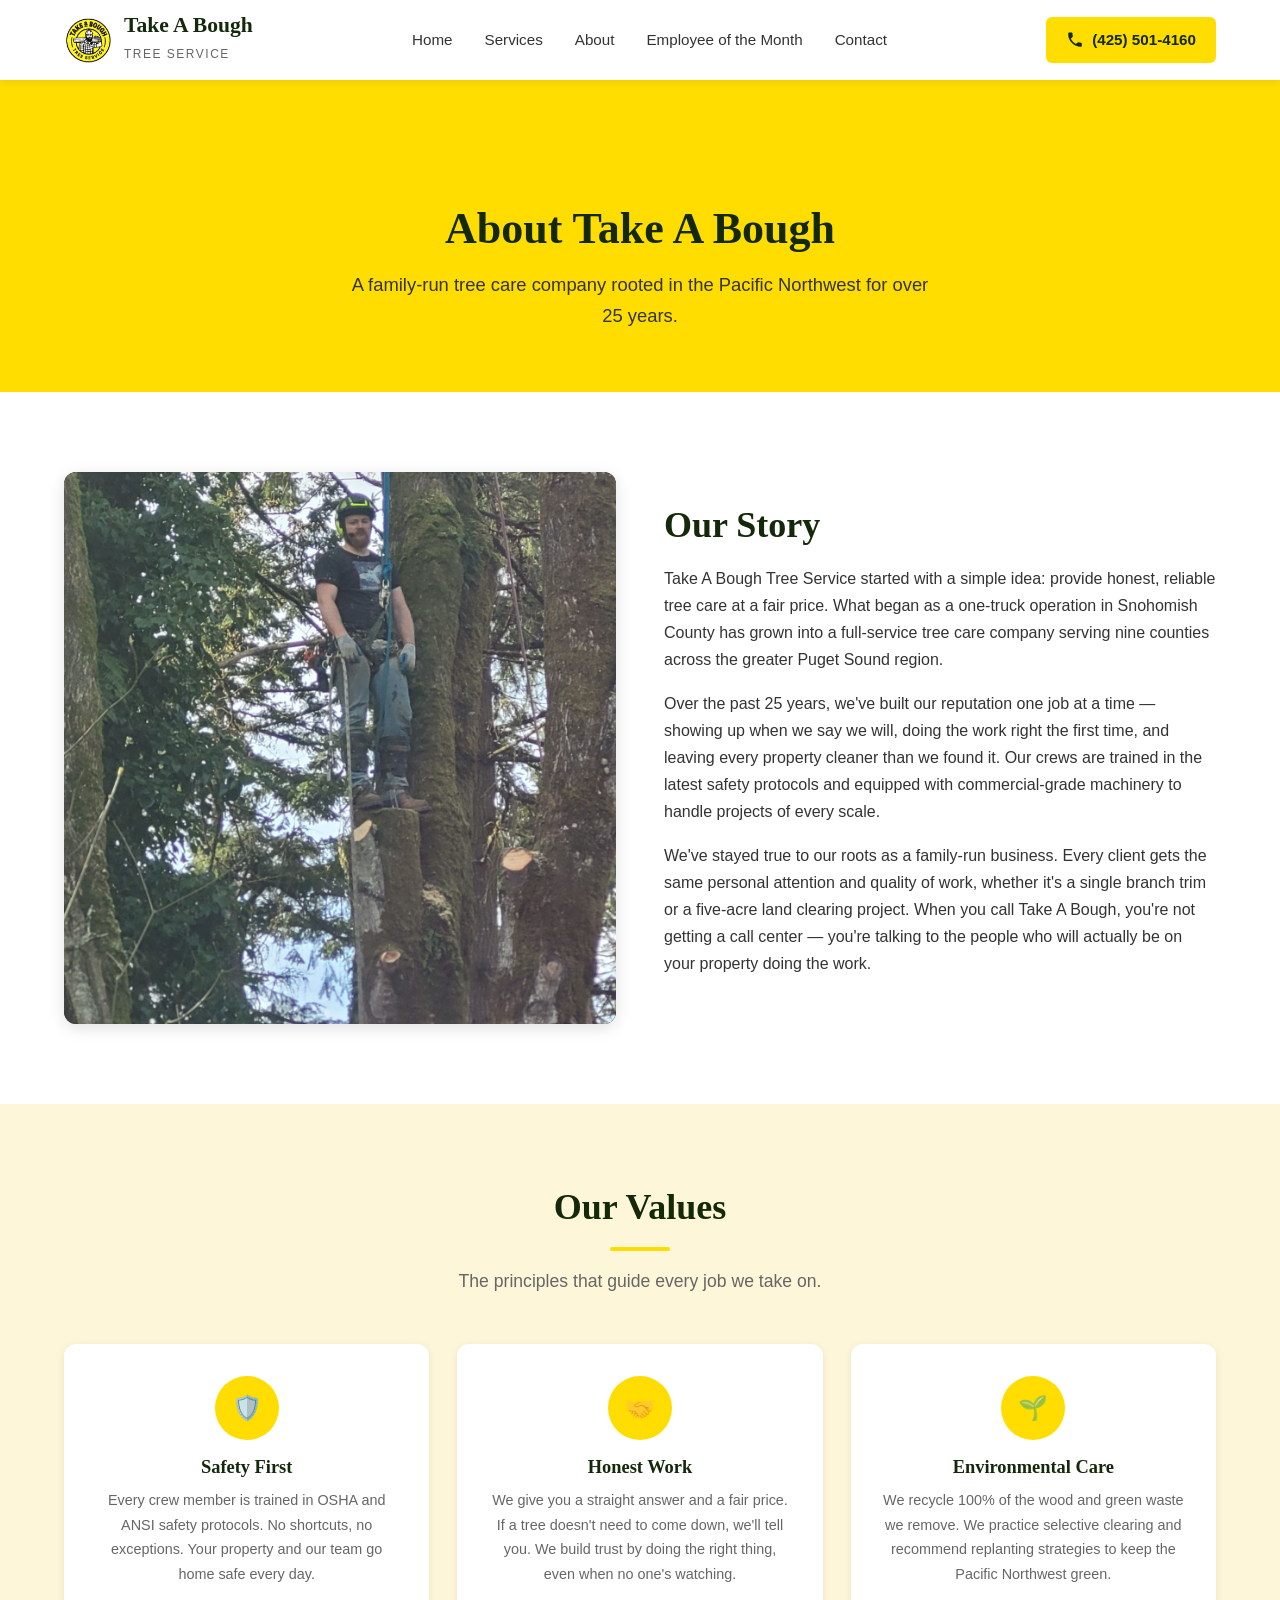
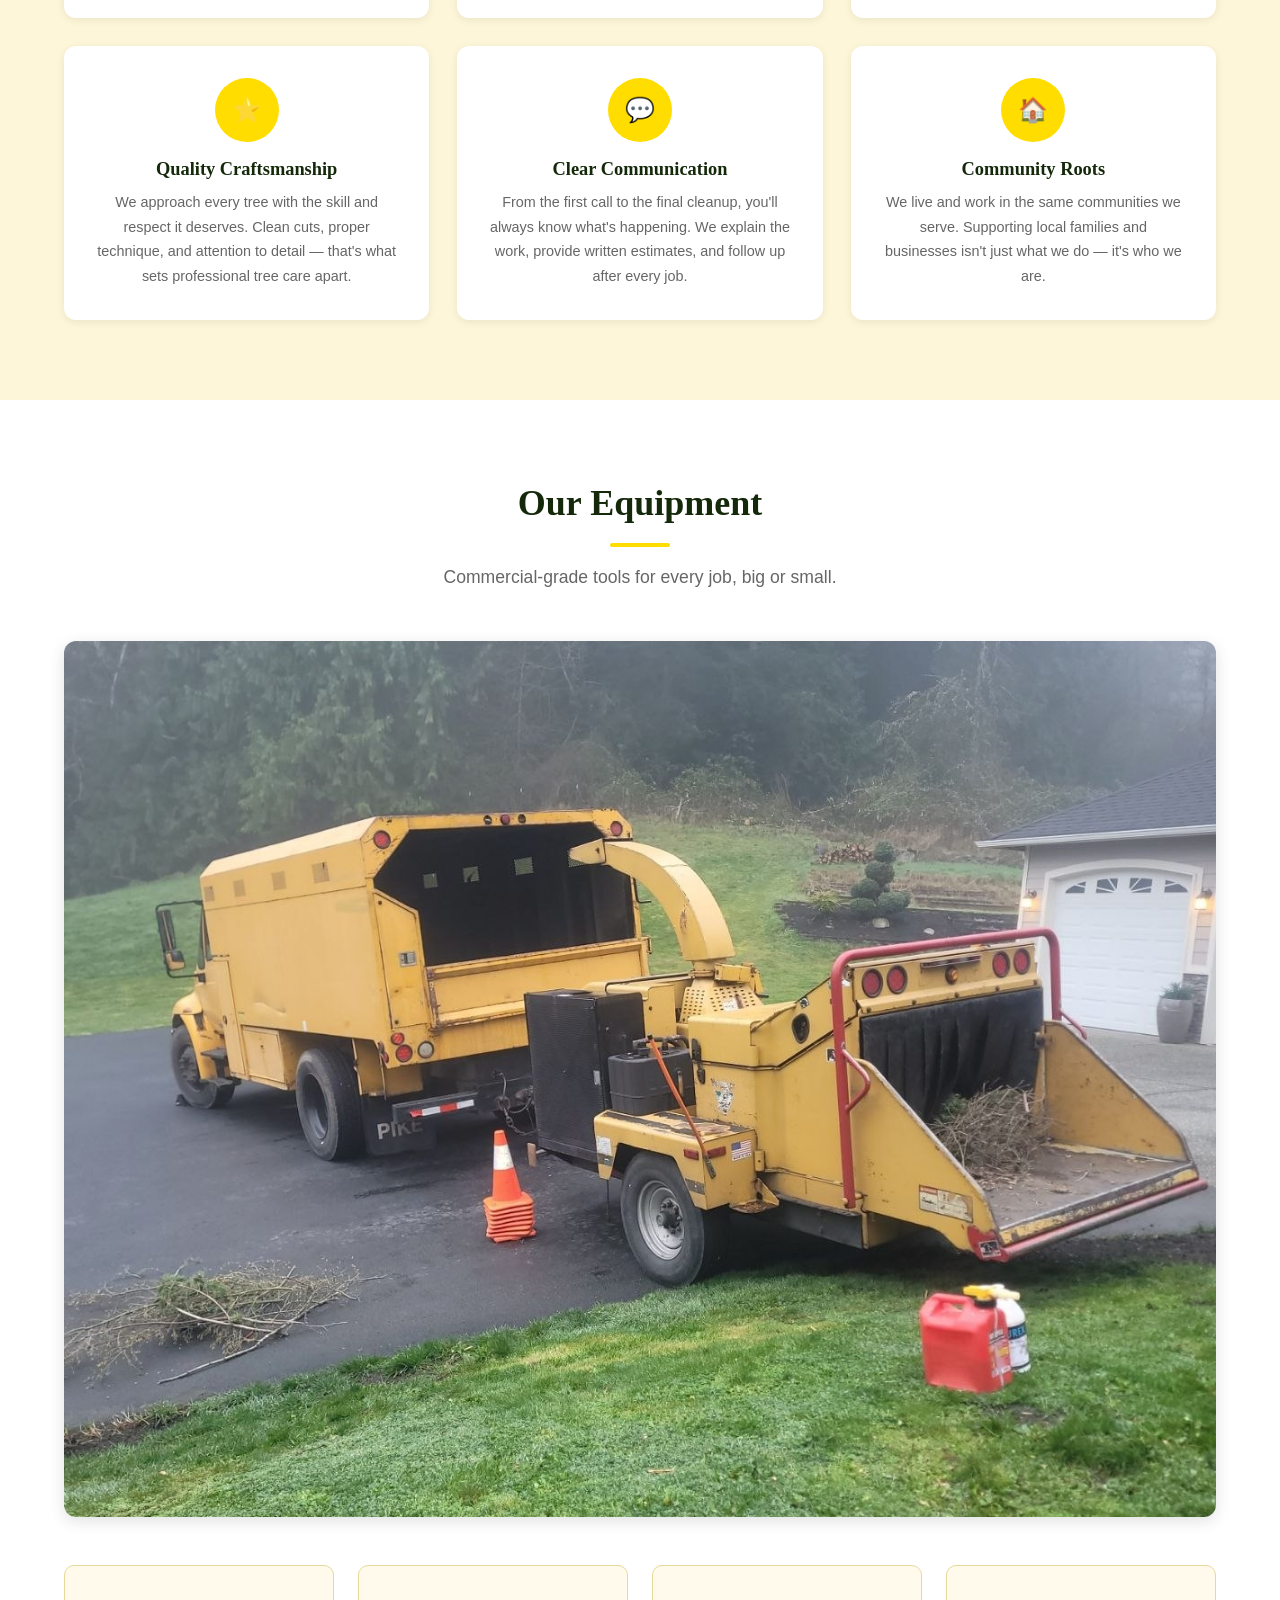
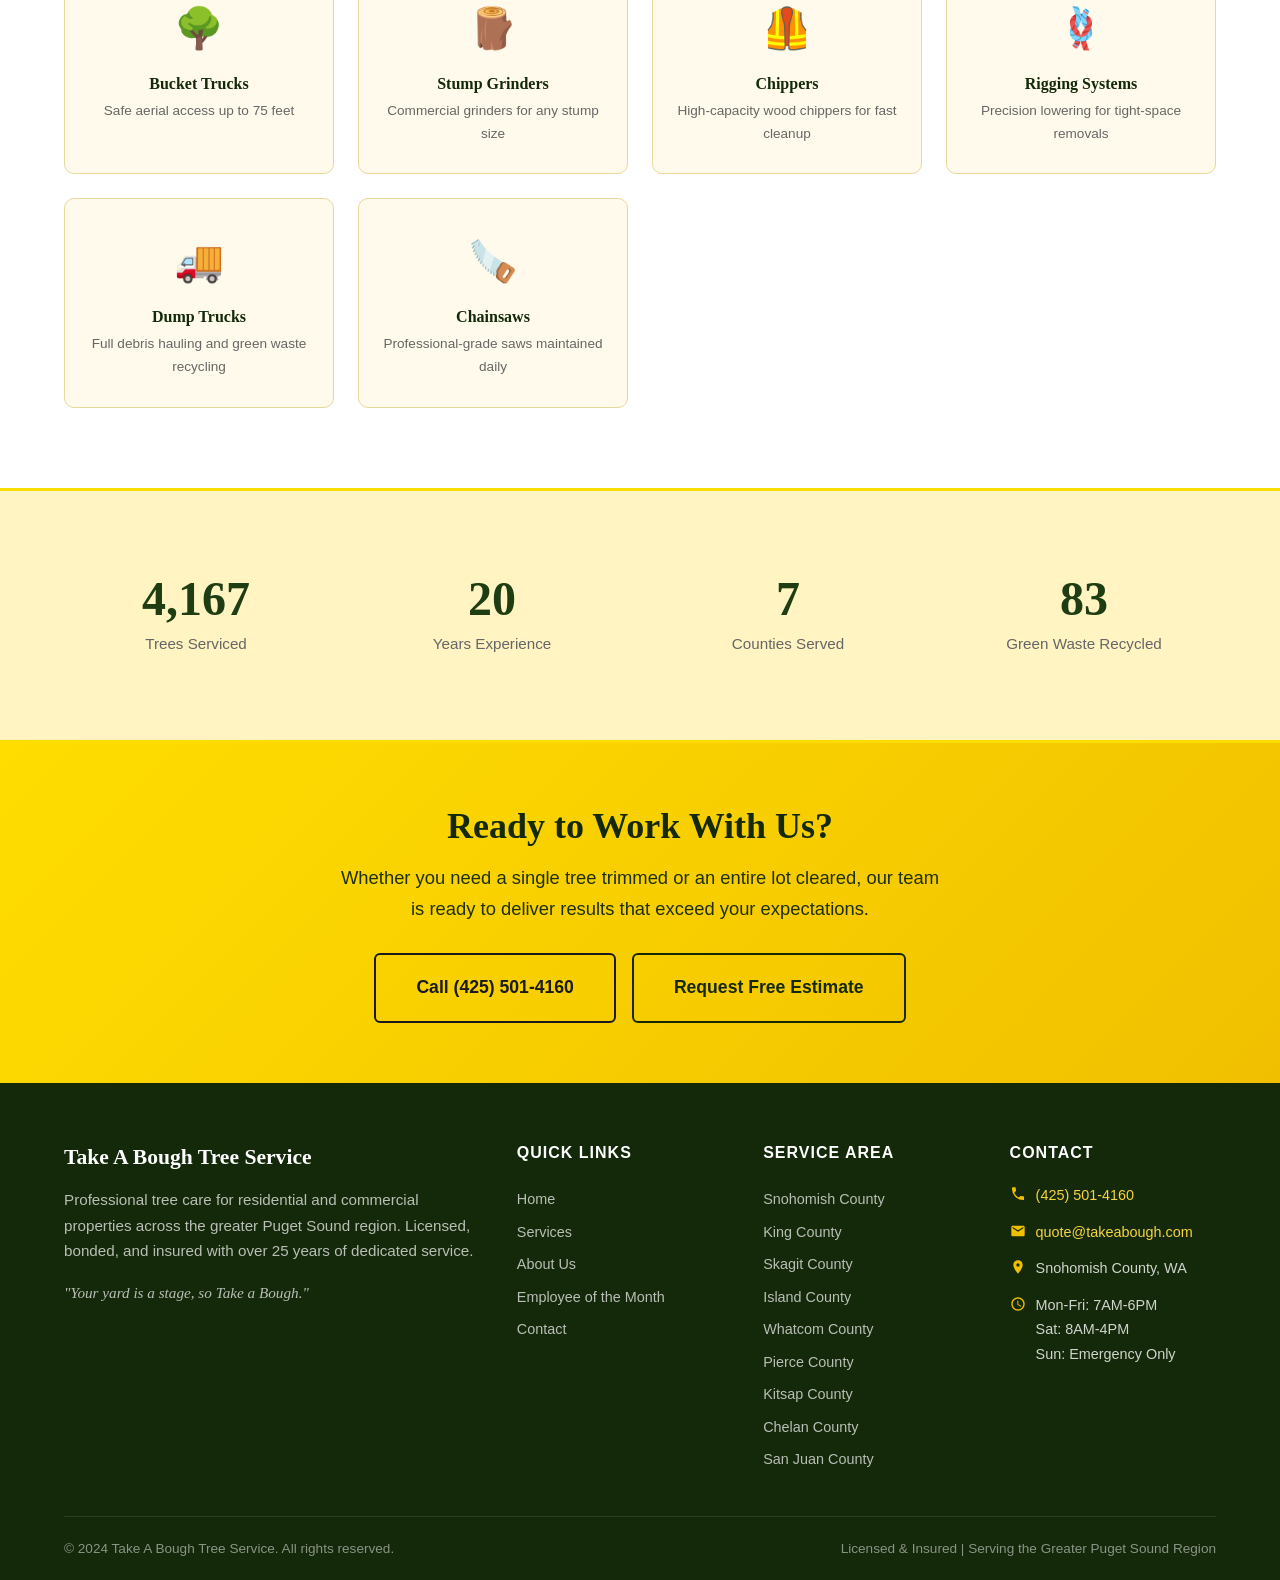
==== about/index.html @ 2f2bf8a5 "Clean URLs: remove .html extensions from page URLs Moved pages into directories with index.html for " ====
<!DOCTYPE html>
<html lang="en">
<head>
  <meta charset="UTF-8">
  <meta name="viewport" content="width=device-width, initial-scale=1.0">
  <title>About Us | Take A Bough Tree Service</title>
  <meta name="description" content="Learn about Take A Bough Tree Service — a family-run tree care company with 25+ years serving Snohomish County and the greater Puget Sound region. Licensed, insured, and committed to quality.">
  <meta name="robots" content="index, follow">
  <link rel="canonical" href="https://takeaboughtree.com/about.html">

  <meta property="og:title" content="About Us | Take A Bough Tree Service">
  <meta property="og:description" content="Family-run tree care with 25+ years of Pacific Northwest experience. Meet the team behind Take A Bough.">
  <meta property="og:type" content="website">
  <meta property="og:url" content="https://takeaboughtree.com/about.html">

  <link rel="icon" type="image/png" sizes="32x32" href="../images/favicon-32.png">
  <link rel="icon" type="image/png" sizes="48x48" href="../images/favicon-48.png">
  <link rel="apple-touch-icon" href="../images/favicon.png">
  <link rel="stylesheet" href="../css/styles.css">
</head>
<body>

  <!-- Header -->
  <header class="header" id="header">
    <div class="container">
      <a href="../" class="logo">
        <img src="../images/logo-icon.png" alt="Take A Bough Tree Service" class="logo-img">
        <div class="logo-text">
          <h1>Take A Bough</h1>
          <span>Tree Service</span>
        </div>
      </a>

      <nav class="nav-links" id="navLinks">
        <a href="../">Home</a>
        <a href="../services/">Services</a>
        <a href="../about/" class="active">About</a>
        <a href="../employee/">Employee of the Month</a>
        <a href="../contact/">Contact</a>
      </nav>

      <div class="header-cta">
        <a href="tel:+14255014160" class="phone-btn">
          <svg viewBox="0 0 24 24"><path d="M6.62 10.79a15.05 15.05 0 006.59 6.59l2.2-2.2a1 1 0 011.01-.24 11.72 11.72 0 003.66.59 1 1 0 011 1v3.59a1 1 0 01-1 1A17 17 0 013 3a1 1 0 011-1h3.59a1 1 0 011 1 11.72 11.72 0 00.59 3.66 1 1 0 01-.24 1.01l-2.2 2.2z"/></svg>
          (425) 501-4160
        </a>
      </div>

      <div class="hamburger" id="hamburger">
        <span></span>
        <span></span>
        <span></span>
      </div>
    </div>
    <div class="nav-overlay" id="navOverlay"></div>
  </header>

  <!-- Page Hero -->
  <section class="page-hero">
    <div class="container">
      <h1>About Take A Bough</h1>
      <p>A family-run tree care company rooted in the Pacific Northwest for over 25 years.</p>
    </div>
  </section>

  <!-- Our Story -->
  <section class="about-story">
    <div class="container">
      <div class="about-story-inner animate-on-scroll">
        <div class="about-image-placeholder"><img src="../images/about-team.jpg" alt="Take A Bough climber in tree" style="width:100%;height:100%;object-fit:cover;border-radius:12px;"></div>
        <div>
          <h2>Our Story</h2>
          <p>Take A Bough Tree Service started with a simple idea: provide honest, reliable tree care at a fair price. What began as a one-truck operation in Snohomish County has grown into a full-service tree care company serving nine counties across the greater Puget Sound region.</p>
          <p>Over the past 25 years, we've built our reputation one job at a time — showing up when we say we will, doing the work right the first time, and leaving every property cleaner than we found it. Our crews are trained in the latest safety protocols and equipped with commercial-grade machinery to handle projects of every scale.</p>
          <p>We've stayed true to our roots as a family-run business. Every client gets the same personal attention and quality of work, whether it's a single branch trim or a five-acre land clearing project. When you call Take A Bough, you're not getting a call center — you're talking to the people who will actually be on your property doing the work.</p>
        </div>
      </div>
    </div>
  </section>

  <!-- Our Values -->
  <section class="about-values">
    <div class="container">
      <h2 class="section-title">Our Values</h2>
      <p class="section-subtitle">The principles that guide every job we take on.</p>

      <div class="values-grid">
        <div class="value-card animate-on-scroll">
          <div class="value-icon">&#128737;&#65039;</div>
          <h3>Safety First</h3>
          <p>Every crew member is trained in OSHA and ANSI safety protocols. No shortcuts, no exceptions. Your property and our team go home safe every day.</p>
        </div>

        <div class="value-card animate-on-scroll">
          <div class="value-icon">&#129309;</div>
          <h3>Honest Work</h3>
          <p>We give you a straight answer and a fair price. If a tree doesn't need to come down, we'll tell you. We build trust by doing the right thing, even when no one's watching.</p>
        </div>

        <div class="value-card animate-on-scroll">
          <div class="value-icon">&#127793;</div>
          <h3>Environmental Care</h3>
          <p>We recycle 100% of the wood and green waste we remove. We practice selective clearing and recommend replanting strategies to keep the Pacific Northwest green.</p>
        </div>

        <div class="value-card animate-on-scroll">
          <div class="value-icon">&#11088;</div>
          <h3>Quality Craftsmanship</h3>
          <p>We approach every tree with the skill and respect it deserves. Clean cuts, proper technique, and attention to detail — that's what sets professional tree care apart.</p>
        </div>

        <div class="value-card animate-on-scroll">
          <div class="value-icon">&#128172;</div>
          <h3>Clear Communication</h3>
          <p>From the first call to the final cleanup, you'll always know what's happening. We explain the work, provide written estimates, and follow up after every job.</p>
        </div>

        <div class="value-card animate-on-scroll">
          <div class="value-icon">&#127968;</div>
          <h3>Community Roots</h3>
          <p>We live and work in the same communities we serve. Supporting local families and businesses isn't just what we do — it's who we are.</p>
        </div>
      </div>
    </div>
  </section>

  <!-- Equipment -->
  <section class="equipment-section">
    <div class="container">
      <h2 class="section-title">Our Equipment</h2>
      <p class="section-subtitle">Commercial-grade tools for every job, big or small.</p>

      <div style="margin-bottom:32px;border-radius:12px;overflow:hidden;box-shadow:0 4px 16px rgba(0,0,0,0.12);">
        <img src="../images/equipment-truck.jpg" alt="Take A Bough chipper truck" style="width:100%;display:block;">
      </div>

      <div class="equipment-grid">
        <div class="equipment-item animate-on-scroll">
          <div class="equip-icon">&#127795;</div>
          <h4>Bucket Trucks</h4>
          <p>Safe aerial access up to 75 feet</p>
        </div>
        <div class="equipment-item animate-on-scroll">
          <div class="equip-icon">🪵</div>
          <h4>Stump Grinders</h4>
          <p>Commercial grinders for any stump size</p>
        </div>
        <div class="equipment-item animate-on-scroll">
          <div class="equip-icon">🦺</div>
          <h4>Chippers</h4>
          <p>High-capacity wood chippers for fast cleanup</p>
        </div>
        <div class="equipment-item animate-on-scroll">
          <div class="equip-icon">🪢</div>
          <h4>Rigging Systems</h4>
          <p>Precision lowering for tight-space removals</p>
        </div>
        <div class="equipment-item animate-on-scroll">
          <div class="equip-icon">&#128666;</div>
          <h4>Dump Trucks</h4>
          <p>Full debris hauling and green waste recycling</p>
        </div>
        <div class="equipment-item animate-on-scroll">
          <div class="equip-icon">🪚</div>
          <h4>Chainsaws</h4>
          <p>Professional-grade saws maintained daily</p>
        </div>
      </div>
    </div>
  </section>

  <!-- Stats Section -->
  <section class="stats-section">
    <div class="container">
      <div class="stats-grid">
        <div class="stat-item animate-on-scroll">
          <div class="stat-number" data-target="5000" data-suffix="+">0</div>
          <div class="stat-label">Trees Serviced</div>
        </div>
        <div class="stat-item animate-on-scroll">
          <div class="stat-number" data-target="25" data-suffix="+">0</div>
          <div class="stat-label">Years Experience</div>
        </div>
        <div class="stat-item animate-on-scroll">
          <div class="stat-number" data-target="9">0</div>
          <div class="stat-label">Counties Served</div>
        </div>
        <div class="stat-item animate-on-scroll">
          <div class="stat-number" data-target="100" data-suffix="%">0</div>
          <div class="stat-label">Green Waste Recycled</div>
        </div>
      </div>
    </div>
  </section>

  <!-- CTA Banner -->
  <section class="cta-banner">
    <div class="container">
      <h2>Ready to Work With Us?</h2>
      <p>Whether you need a single tree trimmed or an entire lot cleared, our team is ready to deliver results that exceed your expectations.</p>
      <div class="cta-buttons">
        <a href="tel:+14255014160" class="btn btn-primary btn-large">Call (425) 501-4160</a>
        <a href="../contact/" class="btn btn-secondary btn-large">Request Free Estimate</a>
      </div>
    </div>
  </section>

  <!-- Footer -->
  <footer class="footer">
    <div class="container">
      <div class="footer-grid">
        <div class="footer-about">
          <h3>Take A Bough Tree Service</h3>
          <p>Professional tree care for residential and commercial properties across the greater Puget Sound region. Licensed, bonded, and insured with over 25 years of dedicated service.</p>
          <p class="footer-slogan">"Your yard is a stage, so Take a Bough."</p>
        </div>

        <div>
          <h4>Quick Links</h4>
          <div class="footer-links">
            <a href="../">Home</a>
            <a href="../services/">Services</a>
            <a href="../about/">About Us</a>
            <a href="../employee/">Employee of the Month</a>
            <a href="../contact/">Contact</a>
          </div>
        </div>

        <div>
          <h4>Service Area</h4>
          <div class="footer-links">
            <a href="contact.html#service-area">Snohomish County</a>
            <a href="contact.html#service-area">King County</a>
            <a href="contact.html#service-area">Skagit County</a>
            <a href="contact.html#service-area">Island County</a>
            <a href="contact.html#service-area">Whatcom County</a>
            <a href="contact.html#service-area">Pierce County</a>
            <a href="contact.html#service-area">Kitsap County</a>
            <a href="contact.html#service-area">Chelan County</a>
            <a href="contact.html#service-area">San Juan County</a>
          </div>
        </div>

        <div>
          <h4>Contact</h4>
          <div class="footer-contact-item">
            <svg viewBox="0 0 24 24"><path d="M6.62 10.79a15.05 15.05 0 006.59 6.59l2.2-2.2a1 1 0 011.01-.24 11.72 11.72 0 003.66.59 1 1 0 011 1v3.59a1 1 0 01-1 1A17 17 0 013 3a1 1 0 011-1h3.59a1 1 0 011 1 11.72 11.72 0 00.59 3.66 1 1 0 01-.24 1.01l-2.2 2.2z"/></svg>
            <a href="tel:+14255014160">(425) 501-4160</a>
          </div>
          <div class="footer-contact-item">
            <svg viewBox="0 0 24 24"><path d="M20 4H4c-1.1 0-2 .9-2 2v12c0 1.1.9 2 2 2h16c1.1 0 2-.9 2-2V6c0-1.1-.9-2-2-2zm0 4l-8 5-8-5V6l8 5 8-5v2z"/></svg>
            <a href="mailto:quote@takeabough.com">quote@takeabough.com</a>
          </div>
          <div class="footer-contact-item">
            <svg viewBox="0 0 24 24"><path d="M12 2C8.13 2 5 5.13 5 9c0 5.25 7 13 7 13s7-7.75 7-13c0-3.87-3.13-7-7-7zm0 9.5a2.5 2.5 0 010-5 2.5 2.5 0 010 5z"/></svg>
            <span>Snohomish County, WA</span>
          </div>
          <div class="footer-contact-item" style="margin-top: 12px;">
            <svg viewBox="0 0 24 24"><path d="M11.99 2C6.47 2 2 6.48 2 12s4.47 10 9.99 10C17.52 22 22 17.52 22 12S17.52 2 11.99 2zM12 20c-4.42 0-8-3.58-8-8s3.58-8 8-8 8 3.58 8 8-3.58 8-8 8zm.5-13H11v6l5.25 3.15.75-1.23-4.5-2.67z"/></svg>
            <span>Mon-Fri: 7AM-6PM<br>Sat: 8AM-4PM<br>Sun: Emergency Only</span>
          </div>
        </div>
      </div>

      <div class="footer-bottom">
        <span>&copy; 2024 Take A Bough Tree Service. All rights reserved.</span>
        <span>Licensed &amp; Insured | Serving the Greater Puget Sound Region</span>
      </div>
    </div>
  </footer>

  <button class="back-to-top" id="backToTop" aria-label="Back to top">&#8593;</button>

  <div class="mobile-call-bar">
    <a href="tel:+14255014160">
      <svg width="20" height="20" viewBox="0 0 24 24" fill="white"><path d="M6.62 10.79a15.05 15.05 0 006.59 6.59l2.2-2.2a1 1 0 011.01-.24 11.72 11.72 0 003.66.59 1 1 0 011 1v3.59a1 1 0 01-1 1A17 17 0 013 3a1 1 0 011-1h3.59a1 1 0 011 1 11.72 11.72 0 00.59 3.66 1 1 0 01-.24 1.01l-2.2 2.2z"/></svg>
      Call Now: (425) 501-4160
    </a>
  </div>

  <script src="../js/main.js"></script>
</body>
</html>
---- css/styles.css ----
/* ============================================
   Take A Bough Tree Service — Production CSS
   ============================================ */

/* --- CSS Reset & Root Variables --- */
*, *::before, *::after {
  margin: 0;
  padding: 0;
  box-sizing: border-box;
}

:root {
  /* Forest Greens — darkened to let yellow dominate */
  --green-dark: #14280a;
  --green-mid: #1e3d12;
  --green-light: #2a5520;
  --green-accent: #3a7a2e;

  /* Earth Tones — warmer/more golden */
  --brown-dark: #8a7010;
  --brown-mid: #b8960a;
  --brown-light: #d4b020;

  /* Neutrals — warmer cream tones */
  --cream: #fef6d8;
  --cream-light: #fffaeb;
  --white: #ffffff;
  --black: #1a1a1a;
  --gray-dark: #333333;
  --gray-mid: #666666;
  --gray-light: #999999;
  --gray-border: #e8d89a;

  /* Accent — Bold Yellow */
  --gold: #f0c000;
  --gold-light: #f5d540;
  --yellow: #ffdd00;
  --yellow-light: #ffed66;
  --yellow-pale: #fff4c2;

  /* Shadows */
  --shadow-sm: 0 2px 8px rgba(0,0,0,0.08);
  --shadow-md: 0 4px 16px rgba(0,0,0,0.12);
  --shadow-lg: 0 8px 32px rgba(0,0,0,0.16);
  --shadow-xl: 0 12px 48px rgba(0,0,0,0.2);

  /* Typography */
  --font-heading: Georgia, 'Times New Roman', serif;
  --font-body: -apple-system, BlinkMacSystemFont, 'Segoe UI', Roboto, Oxygen, Ubuntu, sans-serif;

  /* Spacing */
  --section-padding: 80px 0;
  --container-width: 1200px;
  --nav-height: 80px;
}

html {
  scroll-behavior: smooth;
  font-size: 16px;
}

body {
  font-family: var(--font-body);
  color: var(--gray-dark);
  background: var(--white);
  line-height: 1.7;
  -webkit-font-smoothing: antialiased;
  -moz-osx-font-smoothing: grayscale;
}

img {
  max-width: 100%;
  height: auto;
  display: block;
}

a {
  text-decoration: none;
  color: inherit;
  transition: color 0.3s ease;
}

ul, ol {
  list-style: none;
}

.container {
  max-width: var(--container-width);
  margin: 0 auto;
  padding: 0 24px;
}

/* --- Typography --- */
h1, h2, h3, h4, h5, h6 {
  font-family: var(--font-heading);
  color: var(--green-dark);
  line-height: 1.3;
  font-weight: 700;
}

h1 { font-size: 3rem; }
h2 { font-size: 2.25rem; margin-bottom: 16px; }
h3 { font-size: 1.5rem; margin-bottom: 12px; }
h4 { font-size: 1.25rem; }
p { margin-bottom: 16px; }

.section-subtitle {
  font-size: 1.1rem;
  color: var(--gray-mid);
  max-width: 700px;
  margin: 0 auto 48px;
  text-align: center;
}

.section-title {
  text-align: center;
  margin-bottom: 16px;
  position: relative;
}

.section-title::after {
  content: '';
  display: block;
  width: 60px;
  height: 4px;
  background: var(--yellow);
  margin: 16px auto 0;
  border-radius: 2px;
}

/* --- Buttons --- */
.btn {
  display: inline-block;
  padding: 14px 32px;
  border-radius: 6px;
  font-weight: 600;
  font-size: 1rem;
  cursor: pointer;
  transition: all 0.3s ease;
  border: none;
  font-family: var(--font-body);
  text-align: center;
}

.btn-primary {
  background: transparent;
  color: var(--black);
  border: 2px solid var(--black);
  font-weight: 700;
}

.btn-primary:hover {
  background: var(--black);
  color: var(--yellow);
  transform: translateY(-2px);
  box-shadow: var(--shadow-md);
}

.btn-secondary {
  background: transparent;
  color: var(--black);
  border: 2px solid var(--black);
}

.btn-secondary:hover {
  background: var(--black);
  color: var(--yellow);
  transform: translateY(-2px);
}

.btn-green {
  background: var(--green-mid);
  color: var(--white);
}

.btn-green:hover {
  background: var(--green-dark);
  transform: translateY(-2px);
  box-shadow: var(--shadow-md);
}

.btn-outline {
  background: transparent;
  color: var(--green-mid);
  border: 2px solid var(--green-mid);
}

.btn-outline:hover {
  background: var(--green-mid);
  color: var(--white);
  transform: translateY(-2px);
}

.btn-large {
  padding: 18px 40px;
  font-size: 1.1rem;
}

/* --- Header --- */
.header {
  position: fixed;
  top: 0;
  left: 0;
  right: 0;
  z-index: 1000;
  background: var(--white);
  box-shadow: var(--shadow-sm);
  transition: all 0.3s ease;
  height: var(--nav-height);
}

.header.scrolled {
  background: var(--white);
  box-shadow: var(--shadow-md);
  height: 70px;
}

.header .container {
  display: flex;
  align-items: center;
  justify-content: space-between;
  height: 100%;
}

.logo {
  display: flex;
  align-items: center;
  gap: 12px;
}

.logo-icon {
  width: 48px;
  height: 48px;
  background: var(--yellow);
  border-radius: 50%;
  display: flex;
  align-items: center;
  justify-content: center;
  font-size: 1.5rem;
  color: var(--green-dark);
  flex-shrink: 0;
}

.logo-img {
  width: 48px;
  height: 48px;
  border-radius: 50%;
  object-fit: cover;
  flex-shrink: 0;
}

.logo-text h1 {
  font-size: 1.35rem;
  color: var(--green-dark);
  line-height: 1.2;
  margin: 0;
}

.logo-text span {
  font-size: 0.75rem;
  color: var(--gray-mid);
  text-transform: uppercase;
  letter-spacing: 1.5px;
  font-family: var(--font-body);
  font-weight: 400;
}

.nav-links {
  display: flex;
  align-items: center;
  gap: 32px;
}

.nav-links a {
  font-weight: 500;
  font-size: 0.95rem;
  color: var(--gray-dark);
  position: relative;
  padding: 4px 0;
}

.nav-links a::after {
  content: '';
  position: absolute;
  bottom: -2px;
  left: 0;
  width: 0;
  height: 2px;
  background: var(--yellow);
  transition: width 0.3s ease;
}

.nav-links a:hover::after,
.nav-links a.active::after {
  width: 100%;
}

.nav-links a:hover {
  color: var(--green-mid);
}

.nav-links a.active {
  color: var(--green-mid);
}

.header-cta {
  display: flex;
  align-items: center;
  gap: 16px;
}

.phone-btn {
  display: flex;
  align-items: center;
  gap: 8px;
  background: var(--yellow);
  color: var(--green-dark);
  padding: 10px 20px;
  border-radius: 6px;
  font-weight: 700;
  font-size: 0.95rem;
  transition: all 0.3s ease;
}

.phone-btn:hover {
  background: var(--yellow);
  transform: translateY(-1px);
  box-shadow: var(--shadow-sm);
  color: var(--green-dark);
}

.phone-btn svg {
  width: 18px;
  height: 18px;
  fill: currentColor;
}

/* Hamburger */
.hamburger {
  display: none;
  flex-direction: column;
  gap: 5px;
  cursor: pointer;
  padding: 8px;
  z-index: 1001;
}

.hamburger span {
  display: block;
  width: 26px;
  height: 3px;
  background: var(--green-dark);
  border-radius: 2px;
  transition: all 0.3s ease;
}

.hamburger.active span:nth-child(1) {
  transform: rotate(45deg) translate(5px, 6px);
}

.hamburger.active span:nth-child(2) {
  opacity: 0;
}

.hamburger.active span:nth-child(3) {
  transform: rotate(-45deg) translate(5px, -6px);
}

/* --- Hero Section --- */
.hero {
  position: relative;
  min-height: 85vh;
  display: flex;
  align-items: center;
  justify-content: center;
  background: linear-gradient(135deg, #e6c300 0%, #ffdd00 50%, #f0c000 100%);
  margin-top: var(--nav-height);
  overflow: hidden;
}

.hero::before {
  content: '';
  position: absolute;
  inset: 0;
  background: url('../images/hero-bg.jpg') center/cover no-repeat;
  opacity: 0.3;
}

.hero::after {
  content: '';
  position: absolute;
  inset: 0;
  background: linear-gradient(180deg, rgba(255,221,0,0.2) 0%, rgba(230,195,0,0.1) 100%);
}

.hero-content {
  position: relative;
  z-index: 2;
  text-align: center;
  color: var(--green-dark);
  padding: 40px 24px;
  max-width: 800px;
}

.hero-content h1 {
  font-size: 3.5rem;
  color: var(--green-dark);
  margin-bottom: 8px;
  text-shadow: 0 2px 8px rgba(0,0,0,0.3);
}

.hero-slogan {
  font-size: 1.35rem;
  font-style: italic;
  color: var(--green-dark);
  margin-bottom: 24px;
  font-family: var(--font-heading);
}

.hero-content p {
  font-size: 1.15rem;
  margin-bottom: 32px;
  opacity: 0.95;
  max-width: 600px;
  margin-left: auto;
  margin-right: auto;
}

.hero-buttons {
  display: flex;
  gap: 16px;
  justify-content: center;
  flex-wrap: wrap;
}

/* --- Trust Badges --- */
.trust-badges {
  background: var(--yellow-pale);
  padding: 40px 0;
  border-top: 3px solid var(--yellow);
  border-bottom: 1px solid var(--gray-border);
}

.badges-grid {
  display: grid;
  grid-template-columns: repeat(4, 1fr);
  gap: 24px;
  text-align: center;
}

.badge-item {
  display: flex;
  flex-direction: column;
  align-items: center;
  gap: 12px;
  padding: 24px 16px;
}

.badge-icon {
  width: 64px;
  height: 64px;
  background: var(--yellow);
  border-radius: 50%;
  display: flex;
  align-items: center;
  justify-content: center;
  color: var(--green-dark);
  font-size: 1.5rem;
  box-shadow: 0 4px 12px rgba(200,170,0,0.3);
}

.badge-item h4 {
  font-size: 1rem;
  color: var(--green-dark);
  font-family: var(--font-body);
  font-weight: 700;
}

.badge-item p {
  font-size: 0.85rem;
  color: var(--gray-mid);
  margin: 0;
}

/* --- Services Grid --- */
.services-section {
  padding: var(--section-padding);
  background: var(--white);
}

.services-grid {
  display: grid;
  grid-template-columns: repeat(3, 1fr);
  gap: 32px;
  margin-top: 48px;
}

.service-card {
  background: var(--white);
  border-radius: 12px;
  overflow: hidden;
  box-shadow: var(--shadow-sm);
  transition: all 0.3s ease;
  border: 1px solid var(--gray-border);
}

.service-card:hover {
  transform: translateY(-8px);
  box-shadow: var(--shadow-lg);
  border-color: var(--green-light);
}

.service-card-image {
  height: 200px;
  background: var(--yellow);
  display: flex;
  align-items: center;
  justify-content: center;
  color: var(--green-dark);
  font-size: 3rem;
  position: relative;
  overflow: hidden;
}

.service-card-image img {
  width: 100%;
  height: 100%;
  object-fit: cover;
  position: absolute;
  top: 0;
  left: 0;
}

.service-card-image::after {
  content: '';
  position: absolute;
  bottom: 0;
  left: 0;
  right: 0;
  height: 40px;
  background: linear-gradient(transparent, rgba(0,0,0,0.1));
}

.service-card-body {
  padding: 28px;
}

.service-card-body h3 {
  color: var(--green-dark);
  margin-bottom: 12px;
  font-size: 1.25rem;
}

.service-card-body p {
  color: var(--gray-mid);
  font-size: 0.95rem;
  margin-bottom: 16px;
  line-height: 1.6;
}

.service-card-body a {
  color: var(--yellow);
  font-weight: 600;
  font-size: 0.9rem;
  display: inline-flex;
  align-items: center;
  gap: 6px;
  transition: gap 0.3s ease;
}

.service-card-body a:hover {
  color: var(--brown-dark);
  gap: 10px;
}

/* --- Services Detail Page --- */
.service-detail {
  padding: 48px 0;
  border-bottom: 1px solid var(--gray-border);
}

.service-detail:last-child {
  border-bottom: none;
}

.service-detail-inner {
  display: grid;
  grid-template-columns: 1fr 1fr;
  gap: 48px;
  align-items: center;
}

.service-detail:nth-child(even) .service-detail-inner {
  direction: rtl;
}

.service-detail:nth-child(even) .service-detail-inner > * {
  direction: ltr;
}

.service-detail-image {
  height: 350px;
  background: linear-gradient(135deg, #2a2200, #3d3000);
  border-radius: 12px;
  display: flex;
  align-items: center;
  justify-content: center;
  color: var(--yellow);
  font-size: 4rem;
  box-shadow: var(--shadow-md);
}

.service-detail-content h3 {
  font-size: 1.75rem;
  margin-bottom: 16px;
}

.service-detail-content p {
  color: var(--gray-mid);
  line-height: 1.8;
}

.service-detail-content ul {
  margin: 16px 0;
  list-style: none;
}

.service-detail-content ul li {
  padding: 6px 0 6px 28px;
  position: relative;
  color: var(--gray-mid);
}

.service-detail-content ul li::before {
  content: '\2713';
  position: absolute;
  left: 0;
  color: var(--green-mid);
  font-weight: 700;
}

/* --- Why Choose Us --- */
.why-us {
  padding: var(--section-padding);
  background: var(--cream);
}

.why-us-grid {
  display: grid;
  grid-template-columns: repeat(2, 1fr);
  gap: 32px;
  margin-top: 48px;
}

.why-us-item {
  display: flex;
  gap: 20px;
  padding: 32px;
  background: var(--white);
  border-radius: 12px;
  box-shadow: var(--shadow-sm);
  transition: all 0.3s ease;
}

.why-us-item:hover {
  box-shadow: var(--shadow-md);
  transform: translateY(-4px);
}

.why-us-icon {
  width: 56px;
  height: 56px;
  min-width: 56px;
  background: var(--yellow);
  border-radius: 12px;
  display: flex;
  align-items: center;
  justify-content: center;
  color: var(--green-dark);
  font-size: 1.5rem;
}

.why-us-item h3 {
  font-size: 1.15rem;
  margin-bottom: 8px;
}

.why-us-item p {
  color: var(--gray-mid);
  font-size: 0.95rem;
  margin: 0;
}

/* --- Service Area --- */
.service-area {
  padding: var(--section-padding);
  background: var(--white);
}

.counties-grid {
  display: grid;
  grid-template-columns: repeat(3, 1fr);
  gap: 20px;
  margin-top: 48px;
}

.county-card {
  padding: 24px;
  background: var(--cream-light);
  border-radius: 10px;
  border: 1px solid var(--gray-border);
  transition: all 0.3s ease;
  text-align: center;
}

.county-card:hover {
  border-color: var(--yellow);
  box-shadow: var(--shadow-sm);
  transform: translateY(-2px);
}

.county-card.primary {
  background: var(--black);
  color: var(--white);
  border-color: var(--yellow);
  border-width: 2px;
  grid-column: span 3;
}

.county-card.primary h4,
.county-card.primary p {
  color: var(--white);
}

.county-card h4 {
  font-family: var(--font-body);
  font-weight: 700;
  color: var(--green-dark);
  margin-bottom: 4px;
}

.county-card p {
  font-size: 0.85rem;
  color: var(--gray-mid);
  margin: 0;
}

/* --- Testimonials --- */
.testimonials {
  padding: var(--section-padding);
  background: var(--green-dark);
  color: var(--white);
}

.testimonials .section-title {
  color: var(--white);
}

.testimonials .section-title::after {
  background: var(--yellow);
}

.testimonials .section-subtitle {
  color: rgba(255,255,255,0.7);
}

.testimonials-grid {
  display: grid;
  grid-template-columns: repeat(3, 1fr);
  gap: 32px;
  margin-top: 48px;
}

.testimonial-card {
  background: rgba(255,255,255,0.08);
  border-radius: 12px;
  padding: 32px;
  border: 1px solid rgba(255,255,255,0.1);
  transition: all 0.3s ease;
}

.testimonial-card:hover {
  background: rgba(255,255,255,0.12);
  transform: translateY(-4px);
}

.testimonial-stars {
  color: var(--yellow);
  font-size: 1.2rem;
  margin-bottom: 16px;
  letter-spacing: 2px;
}

.testimonial-card p {
  font-style: italic;
  line-height: 1.7;
  margin-bottom: 20px;
  color: rgba(255,255,255,0.9);
}

.testimonial-author {
  font-weight: 700;
  color: var(--gold-light);
  font-size: 0.95rem;
}

.testimonial-location {
  font-size: 0.85rem;
  color: rgba(255,255,255,0.5);
}

/* --- Review Form --- */
.review-form-container {
  max-width: 700px;
  margin-left: auto;
  margin-right: auto;
  background: rgba(255,255,255,0.08);
  border-radius: 12px;
  padding: 32px;
  border: 1px solid rgba(255,255,255,0.1);
}

.review-form-grid {
  display: grid;
  grid-template-columns: 1fr 1fr 1fr;
  gap: 16px;
  margin-bottom: 16px;
}

.review-field label {
  display: block;
  color: rgba(255,255,255,0.8);
  font-size: 0.9rem;
  margin-bottom: 6px;
  font-weight: 600;
}

.review-field input,
.review-field select,
.review-field textarea {
  width: 100%;
  padding: 10px 14px;
  border-radius: 6px;
  border: 1px solid rgba(255,255,255,0.2);
  background: rgba(255,255,255,0.1);
  color: var(--white);
  font-family: var(--font-body);
  font-size: 0.95rem;
}

.review-field input::placeholder,
.review-field textarea::placeholder {
  color: rgba(255,255,255,0.4);
}

.review-field select option {
  background: var(--green-dark);
  color: var(--white);
}

@media (max-width: 768px) {
  .review-form-grid {
    grid-template-columns: 1fr;
  }
}

/* --- Stats Section --- */
.stats-section {
  padding: 60px 0;
  background: var(--yellow-pale);
  border-top: 3px solid var(--yellow);
  border-bottom: 3px solid var(--yellow);
}

.stats-grid {
  display: grid;
  grid-template-columns: repeat(4, 1fr);
  gap: 32px;
  text-align: center;
}

.stat-item {
  padding: 24px;
}

.stat-number {
  font-family: var(--font-heading);
  font-size: 3rem;
  color: var(--green-mid);
  font-weight: 700;
  line-height: 1;
  margin-bottom: 8px;
}

.stat-label {
  font-size: 0.95rem;
  color: var(--gray-mid);
  font-weight: 500;
}

/* --- CTA Banner --- */
.cta-banner {
  padding: 60px 0;
  background: linear-gradient(135deg, var(--yellow), var(--gold));
  text-align: center;
  color: var(--green-dark);
}

.cta-banner h2 {
  color: var(--green-dark);
  margin-bottom: 12px;
  font-size: 2.25rem;
}

.cta-banner p {
  font-size: 1.15rem;
  opacity: 0.95;
  margin-bottom: 28px;
  max-width: 600px;
  margin-left: auto;
  margin-right: auto;
}

.cta-banner .btn-primary {
  background: transparent;
  color: var(--black);
  border: 2px solid var(--black);
}

.cta-banner .btn-primary:hover {
  background: var(--black);
  color: var(--yellow);
}

.cta-banner .btn-secondary {
  border-color: var(--green-dark);
  color: var(--green-dark);
}

.cta-buttons {
  display: flex;
  gap: 16px;
  justify-content: center;
  flex-wrap: wrap;
}

/* --- Page Hero (interior pages) --- */
.page-hero {
  background: var(--yellow);
  padding: 120px 0 60px;
  text-align: center;
  margin-top: var(--nav-height);
}

.page-hero h1 {
  color: var(--green-dark);
  font-size: 2.75rem;
  margin-bottom: 12px;
}

.page-hero p {
  color: var(--gray-dark);
  font-size: 1.15rem;
  max-width: 600px;
  margin: 0 auto;
}

/* --- About Page --- */
.about-story {
  padding: var(--section-padding);
}

.about-story-inner {
  display: grid;
  grid-template-columns: 1fr 1fr;
  gap: 48px;
  align-items: center;
}

.about-image-placeholder {
  height: auto;
  background: linear-gradient(135deg, #2a2200, #3d3000);
  border-radius: 12px;
  display: flex;
  align-items: center;
  justify-content: center;
  color: var(--yellow);
  font-size: 1.2rem;
  box-shadow: var(--shadow-md);
  overflow: hidden;
}

.about-values {
  padding: var(--section-padding);
  background: var(--cream);
}

.values-grid {
  display: grid;
  grid-template-columns: repeat(3, 1fr);
  gap: 28px;
  margin-top: 48px;
}

.value-card {
  padding: 32px;
  background: var(--white);
  border-radius: 12px;
  text-align: center;
  box-shadow: var(--shadow-sm);
  transition: all 0.3s ease;
}

.value-card:hover {
  transform: translateY(-4px);
  box-shadow: var(--shadow-md);
}

.value-icon {
  width: 64px;
  height: 64px;
  background: var(--yellow);
  border-radius: 50%;
  display: flex;
  align-items: center;
  justify-content: center;
  color: var(--green-dark);
  font-size: 1.5rem;
  margin: 0 auto 16px;
}

.value-card h3 {
  font-size: 1.15rem;
  margin-bottom: 8px;
}

.value-card p {
  color: var(--gray-mid);
  font-size: 0.9rem;
  margin: 0;
}

/* --- Equipment Section --- */
.equipment-section {
  padding: var(--section-padding);
}

.equipment-grid {
  display: grid;
  grid-template-columns: repeat(4, 1fr);
  gap: 24px;
  margin-top: 48px;
}

.equipment-item {
  text-align: center;
  padding: 28px 16px;
  background: var(--cream-light);
  border-radius: 10px;
  border: 1px solid var(--gray-border);
}

.equipment-item .equip-icon {
  font-size: 2.5rem;
  margin-bottom: 12px;
}

.equipment-item h4 {
  font-size: 1rem;
  color: var(--green-dark);
  margin-bottom: 4px;
}

.equipment-item p {
  font-size: 0.85rem;
  color: var(--gray-mid);
  margin: 0;
}

/* --- Employee of the Month --- */
.employee-section {
  padding: var(--section-padding);
}

.employee-featured {
  max-width: 700px;
  margin: 0 auto;
  background: var(--white);
  border-radius: 16px;
  overflow: hidden;
  box-shadow: var(--shadow-lg);
  border: 3px solid var(--yellow);
}

.employee-photo {
  height: 400px;
  background: linear-gradient(135deg, #2d5a27, #1a3a1a);
  display: flex;
  align-items: center;
  justify-content: center;
  color: var(--white);
  font-size: 1.2rem;
  position: relative;
}

.employee-photo img {
  width: 100%;
  height: 100%;
  object-fit: cover;
}

.employee-photo-placeholder {
  text-align: center;
  padding: 20px;
}

.employee-photo-placeholder .placeholder-icon {
  font-size: 5rem;
  margin-bottom: 12px;
}

.employee-badge {
  position: absolute;
  top: 16px;
  right: 16px;
  background: var(--yellow);
  color: var(--white);
  padding: 8px 16px;
  border-radius: 20px;
  font-weight: 700;
  font-size: 0.85rem;
  box-shadow: var(--shadow-sm);
}

.employee-info {
  padding: 36px;
}

.employee-name {
  font-size: 2rem;
  color: var(--green-dark);
  margin-bottom: 4px;
}

.employee-title {
  color: var(--yellow);
  font-weight: 600;
  font-size: 1.05rem;
  margin-bottom: 4px;
}

.employee-dept {
  color: var(--gray-light);
  font-size: 0.9rem;
  margin-bottom: 20px;
}

.employee-bio {
  color: var(--gray-mid);
  line-height: 1.8;
  margin-bottom: 24px;
}

.employee-stats {
  display: grid;
  grid-template-columns: 1fr 1fr;
  gap: 16px;
  padding: 24px;
  background: var(--cream);
  border-radius: 10px;
}

.employee-stat {
  text-align: center;
}

.employee-stat-label {
  font-size: 0.8rem;
  color: var(--gray-light);
  text-transform: uppercase;
  letter-spacing: 1px;
  margin-bottom: 4px;
}

.employee-stat-value {
  font-weight: 700;
  color: var(--green-dark);
  font-size: 0.95rem;
}

.employee-consecutive {
  max-width: 700px;
  margin: 40px auto 0;
  text-align: center;
  padding: 32px;
  background: var(--cream);
  border-radius: 12px;
  border: 1px solid var(--gray-border);
}

.employee-consecutive h3 {
  color: var(--yellow);
  margin-bottom: 8px;
}

.employee-consecutive p {
  color: var(--gray-mid);
  margin: 0;
}

/* --- Contact Page --- */
.contact-section {
  padding: var(--section-padding);
}

.contact-grid {
  display: grid;
  grid-template-columns: 1fr 1fr;
  gap: 48px;
}

.contact-info-cards {
  display: flex;
  flex-direction: column;
  gap: 24px;
  margin-bottom: 32px;
}

.contact-card {
  display: flex;
  align-items: flex-start;
  gap: 16px;
  padding: 24px;
  background: var(--cream-light);
  border-radius: 10px;
  border: 1px solid var(--gray-border);
  transition: all 0.3s ease;
}

.contact-card:hover {
  border-color: var(--green-light);
  box-shadow: var(--shadow-sm);
}

.contact-card-icon {
  width: 48px;
  height: 48px;
  min-width: 48px;
  background: var(--yellow);
  border-radius: 10px;
  display: flex;
  align-items: center;
  justify-content: center;
  color: var(--green-dark);
  font-size: 1.2rem;
}

.contact-card h4 {
  font-family: var(--font-body);
  color: var(--green-dark);
  margin-bottom: 4px;
}

.contact-card p {
  color: var(--gray-mid);
  margin: 0;
  font-size: 0.95rem;
}

.contact-card a {
  color: var(--yellow);
  font-weight: 600;
}

.contact-card a:hover {
  color: var(--brown-dark);
}

/* --- Contact Form --- */
.contact-form {
  background: var(--white);
  padding: 40px;
  border-radius: 12px;
  box-shadow: var(--shadow-md);
  border: 1px solid var(--gray-border);
}

.contact-form h3 {
  margin-bottom: 24px;
  font-size: 1.5rem;
}

.form-group {
  margin-bottom: 20px;
}

.form-group label {
  display: block;
  margin-bottom: 6px;
  font-weight: 600;
  font-size: 0.9rem;
  color: var(--gray-dark);
}

.form-group input,
.form-group select,
.form-group textarea {
  width: 100%;
  padding: 12px 16px;
  border: 2px solid var(--gray-border);
  border-radius: 8px;
  font-family: var(--font-body);
  font-size: 1rem;
  color: var(--gray-dark);
  transition: border-color 0.3s ease;
  background: var(--white);
}

.form-group input:focus,
.form-group select:focus,
.form-group textarea:focus {
  outline: none;
  border-color: var(--green-mid);
  box-shadow: 0 0 0 3px rgba(45,90,39,0.1);
}

.form-group textarea {
  resize: vertical;
  min-height: 120px;
}

.form-group .error-message {
  color: #d32f2f;
  font-size: 0.85rem;
  margin-top: 4px;
  display: none;
}

.form-group.error input,
.form-group.error select,
.form-group.error textarea {
  border-color: #d32f2f;
}

.form-group.error .error-message {
  display: block;
}

.form-row {
  display: grid;
  grid-template-columns: 1fr 1fr;
  gap: 16px;
}

.contact-form .btn {
  width: 100%;
  padding: 16px;
  font-size: 1.05rem;
}

/* Business Hours */
.business-hours {
  margin-top: 32px;
}

.business-hours h3 {
  margin-bottom: 16px;
}

.hours-list {
  background: var(--cream-light);
  border-radius: 10px;
  padding: 24px;
  border: 1px solid var(--gray-border);
}

.hours-item {
  display: flex;
  justify-content: space-between;
  padding: 10px 0;
  border-bottom: 1px solid var(--gray-border);
  font-size: 0.95rem;
}

.hours-item:last-child {
  border-bottom: none;
}

.hours-item .day {
  font-weight: 600;
  color: var(--green-dark);
}

.hours-item .time {
  color: var(--gray-mid);
}

.hours-item.emergency {
  color: var(--yellow);
  font-weight: 600;
}

.hours-item.emergency .time {
  color: var(--yellow);
  font-weight: 700;
}

/* Map Placeholder */
.map-placeholder {
  height: 350px;
  background: var(--cream);
  border-radius: 12px;
  display: flex;
  align-items: center;
  justify-content: center;
  color: var(--gray-mid);
  font-size: 1.1rem;
  border: 2px dashed var(--gray-border);
  margin-top: 48px;
}

/* --- Footer --- */
.footer {
  background: var(--green-dark);
  color: rgba(255,255,255,0.8);
  padding: 60px 0 0;
}

.footer-grid {
  display: grid;
  grid-template-columns: 2fr 1fr 1fr 1fr;
  gap: 40px;
  padding-bottom: 40px;
  border-bottom: 1px solid rgba(255,255,255,0.1);
}

.footer-about h3 {
  color: var(--white);
  font-size: 1.35rem;
  margin-bottom: 16px;
}

.footer-about p {
  font-size: 0.95rem;
  line-height: 1.7;
  color: rgba(255,255,255,0.7);
}

.footer-slogan {
  color: var(--yellow);
  font-style: italic;
  font-family: var(--font-heading);
  margin-top: 8px;
}

.footer h4 {
  color: var(--white);
  font-family: var(--font-body);
  font-weight: 700;
  margin-bottom: 20px;
  font-size: 1rem;
  text-transform: uppercase;
  letter-spacing: 1px;
}

.footer-links a {
  display: block;
  padding: 4px 0;
  color: rgba(255,255,255,0.7);
  font-size: 0.9rem;
  transition: all 0.3s ease;
}

.footer-links a:hover {
  color: var(--gold-light);
  padding-left: 6px;
}

.footer-contact-item {
  display: flex;
  align-items: flex-start;
  gap: 10px;
  margin-bottom: 12px;
  font-size: 0.9rem;
}

.footer-contact-item svg {
  width: 16px;
  height: 16px;
  fill: var(--gold);
  margin-top: 3px;
  flex-shrink: 0;
}

.footer-contact-item a {
  color: var(--gold-light);
}

.footer-contact-item a:hover {
  color: var(--white);
}

.footer-bottom {
  padding: 20px 0;
  display: flex;
  justify-content: space-between;
  align-items: center;
  font-size: 0.85rem;
  color: rgba(255,255,255,0.5);
}

/* --- Back to Top --- */
.back-to-top {
  position: fixed;
  bottom: 30px;
  right: 30px;
  width: 48px;
  height: 48px;
  background: var(--yellow);
  color: var(--green-dark);
  border: none;
  border-radius: 50%;
  display: flex;
  align-items: center;
  justify-content: center;
  cursor: pointer;
  opacity: 0;
  visibility: hidden;
  transition: all 0.3s ease;
  box-shadow: var(--shadow-md);
  z-index: 999;
  font-size: 1.2rem;
}

.back-to-top.visible {
  opacity: 1;
  visibility: visible;
}

.back-to-top:hover {
  background: var(--green-dark);
  transform: translateY(-3px);
}

/* --- Mobile Call Bar --- */
.mobile-call-bar {
  display: none;
  position: fixed;
  bottom: 0;
  left: 0;
  right: 0;
  background: var(--yellow);
  padding: 12px 24px;
  z-index: 1000;
  box-shadow: 0 -4px 16px rgba(0,0,0,0.2);
}

.mobile-call-bar a {
  display: flex;
  align-items: center;
  justify-content: center;
  gap: 10px;
  color: var(--green-dark);
  font-weight: 700;
  font-size: 1.1rem;
}

/* --- Animations --- */
.animate-on-scroll {
  opacity: 0;
  transform: translateY(30px);
  transition: opacity 0.6s ease, transform 0.6s ease;
}

.animate-on-scroll.animate-in {
  opacity: 1;
  transform: translateY(0);
}

/* --- Responsive Design --- */
@media (max-width: 1024px) {
  .services-grid {
    grid-template-columns: repeat(2, 1fr);
  }

  .testimonials-grid {
    grid-template-columns: repeat(2, 1fr);
  }

  .footer-grid {
    grid-template-columns: 1fr 1fr;
    gap: 32px;
  }

  .stats-grid {
    grid-template-columns: repeat(2, 1fr);
  }

  .equipment-grid {
    grid-template-columns: repeat(2, 1fr);
  }

  .values-grid {
    grid-template-columns: repeat(2, 1fr);
  }
}

@media (max-width: 768px) {
  :root {
    --nav-height: 70px;
    --section-padding: 60px 0;
  }

  h1 { font-size: 2.25rem; }
  h2 { font-size: 1.75rem; }
  h3 { font-size: 1.25rem; }

  /* Mobile Navigation */
  .nav-links {
    position: fixed;
    top: 0;
    right: -100%;
    width: 280px;
    height: 100vh;
    background: var(--white);
    flex-direction: column;
    padding: 100px 32px 32px;
    gap: 0;
    box-shadow: var(--shadow-xl);
    transition: right 0.3s ease;
    z-index: 999;
  }

  .nav-links.active {
    right: 0;
  }

  .nav-links a {
    padding: 16px 0;
    border-bottom: 1px solid var(--gray-border);
    width: 100%;
    font-size: 1.05rem;
  }

  .hamburger {
    display: flex;
  }

  .header-cta .phone-btn {
    display: none;
  }

  /* Mobile Call Bar */
  .mobile-call-bar {
    display: block;
  }

  /* Hero */
  .hero {
    min-height: 70vh;
  }

  .hero-content h1 {
    font-size: 2.25rem;
  }

  .hero-slogan {
    font-size: 1.1rem;
  }

  /* Badges */
  .badges-grid {
    grid-template-columns: repeat(2, 1fr);
    gap: 16px;
  }

  /* Services */
  .services-grid {
    grid-template-columns: 1fr;
    gap: 24px;
  }

  /* Service Detail */
  .service-detail-inner {
    grid-template-columns: 1fr;
    gap: 24px;
  }

  .service-detail:nth-child(even) .service-detail-inner {
    direction: ltr;
  }

  .service-detail-image {
    height: 250px;
  }

  /* Why Us */
  .why-us-grid {
    grid-template-columns: 1fr;
  }

  /* Counties */
  .counties-grid {
    grid-template-columns: 1fr 1fr;
  }

  .county-card.primary {
    grid-column: span 2;
  }

  /* Testimonials */
  .testimonials-grid {
    grid-template-columns: 1fr;
  }

  /* Stats */
  .stats-grid {
    grid-template-columns: repeat(2, 1fr);
    gap: 16px;
  }

  .stat-number {
    font-size: 2.25rem;
  }

  /* About */
  .about-story-inner {
    grid-template-columns: 1fr;
    gap: 32px;
  }

  .about-image-placeholder {
    height: 250px;
  }

  .values-grid {
    grid-template-columns: 1fr;
  }

  .equipment-grid {
    grid-template-columns: repeat(2, 1fr);
  }

  /* Contact */
  .contact-grid {
    grid-template-columns: 1fr;
  }

  .contact-form {
    padding: 24px;
  }

  .form-row {
    grid-template-columns: 1fr;
  }

  /* Footer */
  .footer-grid {
    grid-template-columns: 1fr;
    gap: 32px;
  }

  .footer-bottom {
    flex-direction: column;
    gap: 8px;
    text-align: center;
  }

  /* Employee */
  .employee-stats {
    grid-template-columns: 1fr;
  }

  /* Back to top - above mobile call bar */
  .back-to-top {
    bottom: 80px;
  }

  /* CTA */
  .cta-banner h2 {
    font-size: 1.75rem;
  }

  .page-hero {
    padding: 100px 0 40px;
  }

  .page-hero h1 {
    font-size: 2rem;
  }
}

@media (max-width: 480px) {
  h1 { font-size: 1.75rem; }
  h2 { font-size: 1.5rem; }

  .hero-content h1 {
    font-size: 1.85rem;
  }

  .hero-buttons {
    flex-direction: column;
    align-items: center;
  }

  .hero-buttons .btn {
    width: 100%;
    max-width: 280px;
  }

  .badges-grid {
    grid-template-columns: 1fr;
  }

  .counties-grid {
    grid-template-columns: 1fr;
  }

  .county-card.primary {
    grid-column: span 1;
  }

  .equipment-grid {
    grid-template-columns: 1fr;
  }

  .cta-buttons {
    flex-direction: column;
    align-items: center;
  }

  .cta-buttons .btn {
    width: 100%;
    max-width: 280px;
  }
}

/* --- Utility Classes --- */
.text-center { text-align: center; }
.mb-0 { margin-bottom: 0; }
.mt-32 { margin-top: 32px; }
.mt-48 { margin-top: 48px; }

/* --- Nav Overlay for Mobile --- */
.nav-overlay {
  display: none;
  position: fixed;
  inset: 0;
  background: rgba(0,0,0,0.4);
  z-index: 998;
}

.nav-overlay.active {
  display: block;
}
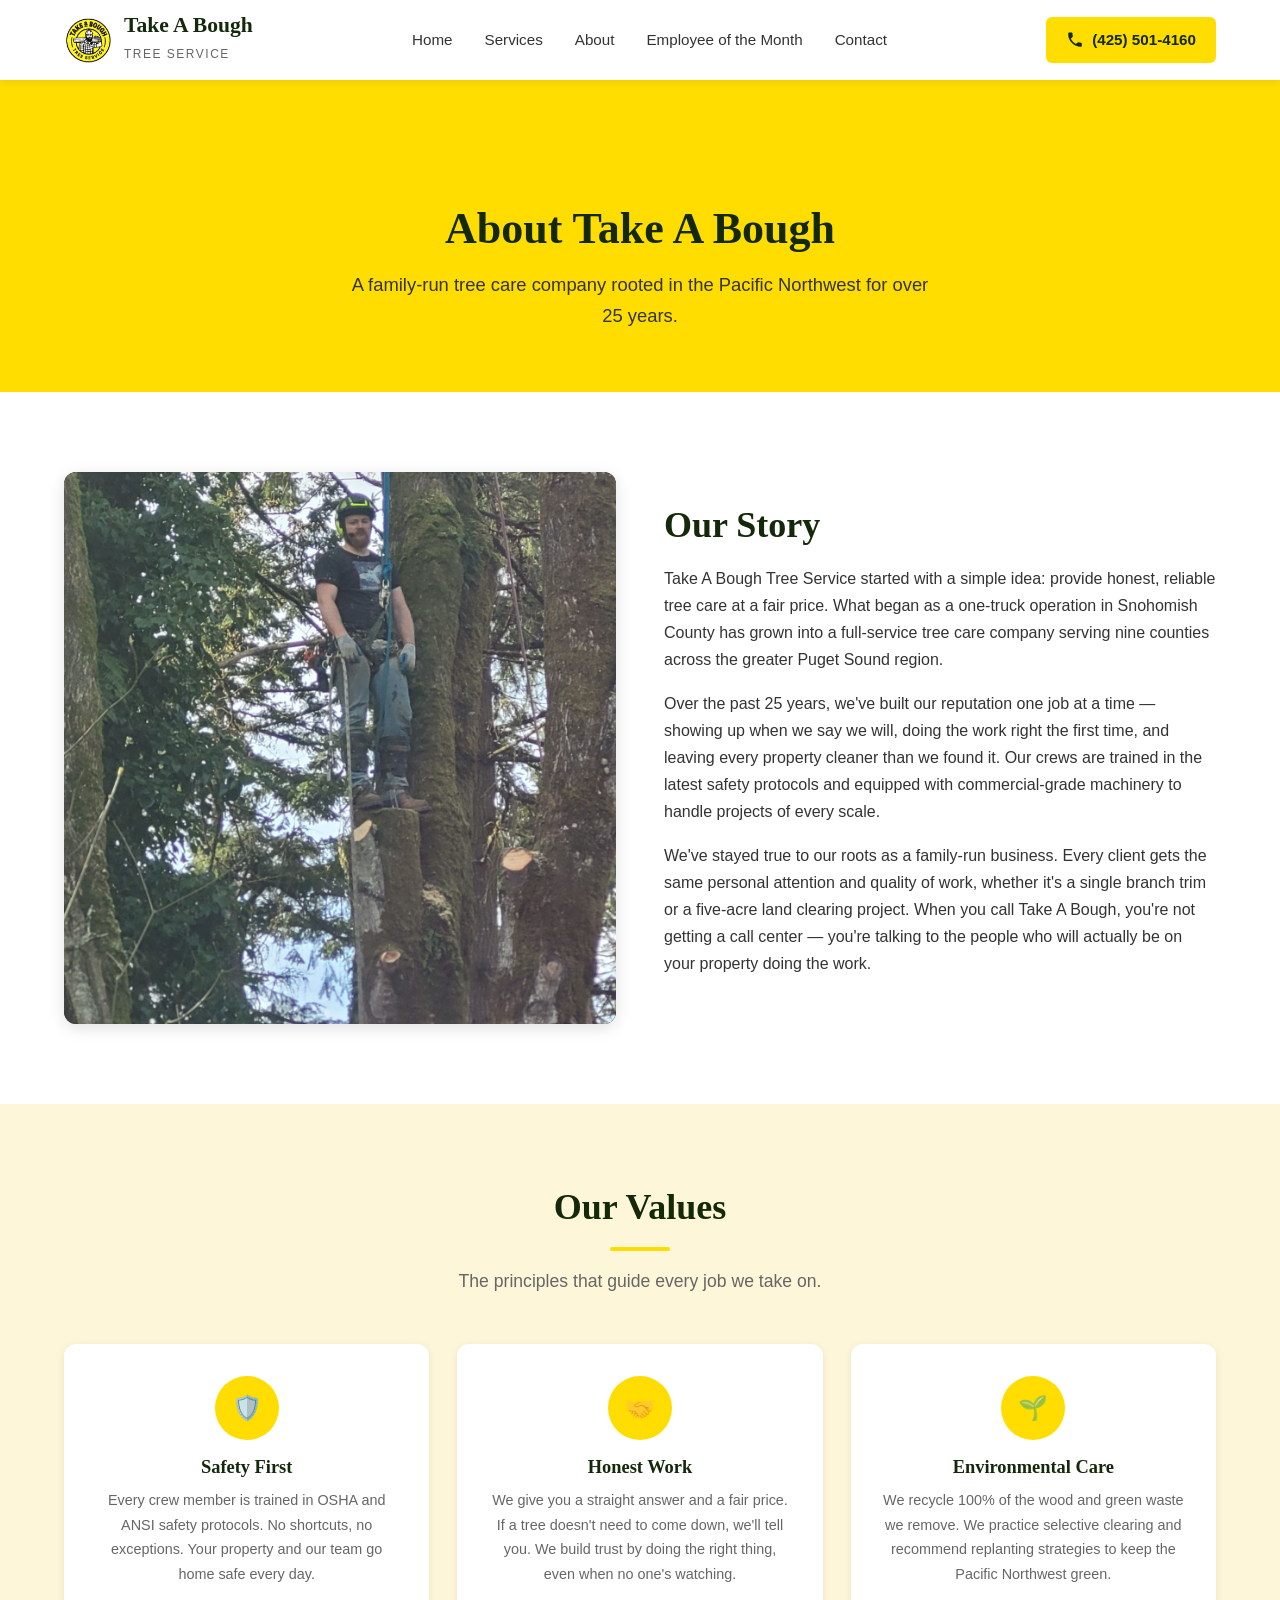
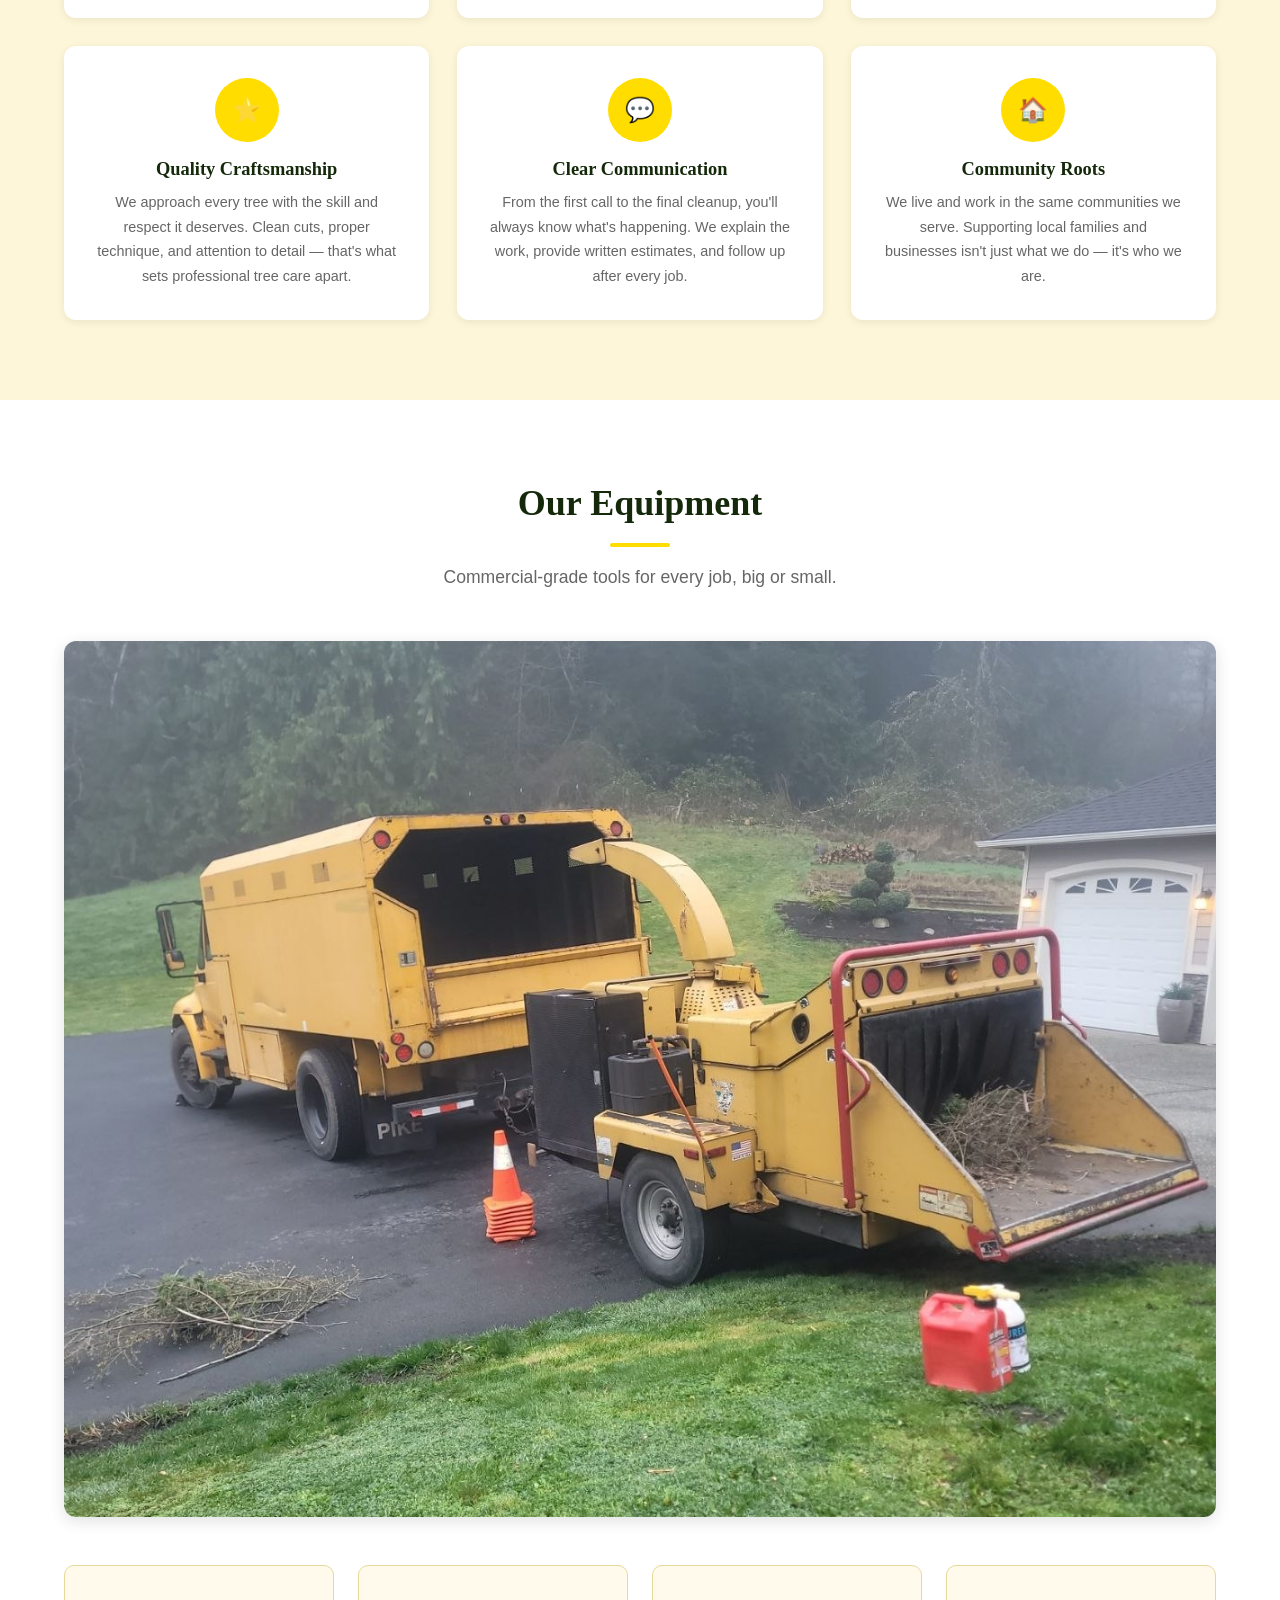
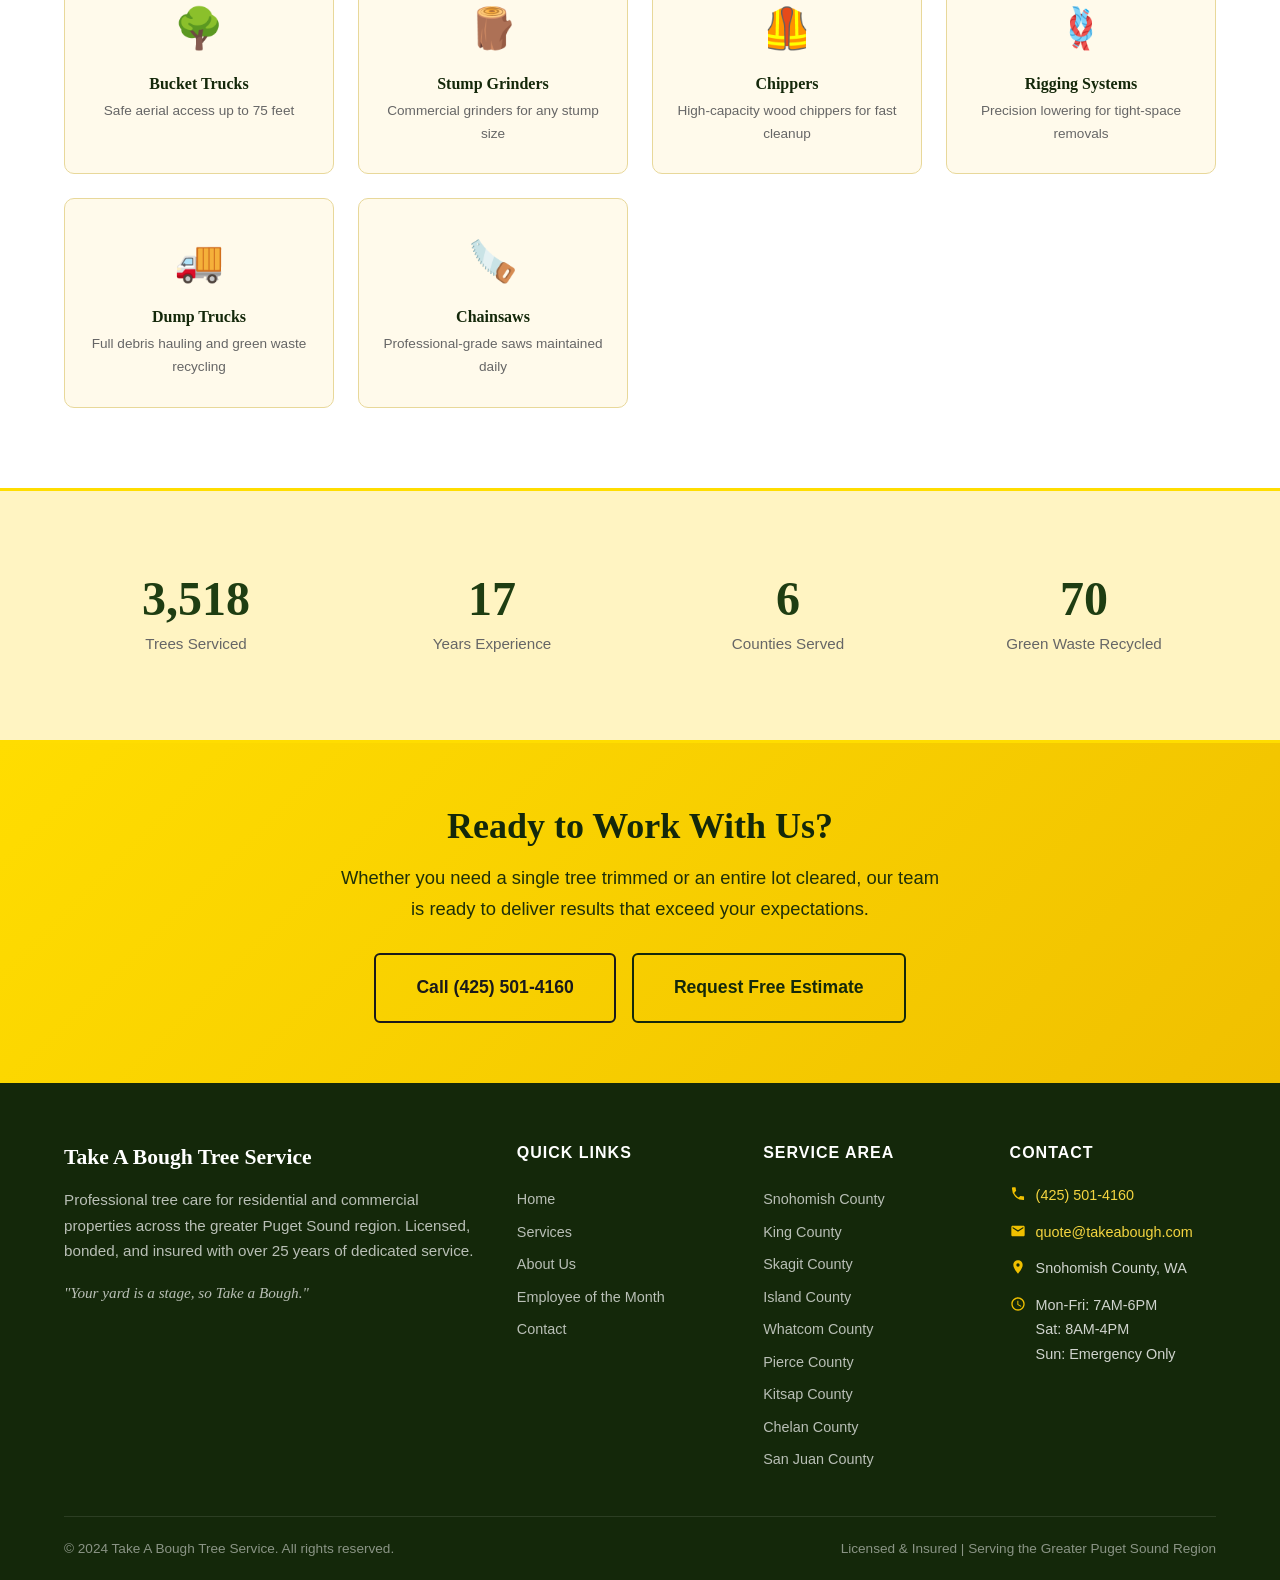
==== commit f597408a: "Fix all remaining .html and old domain references in links Co-Authored-By: Claude Opus 4.6 <noreply@" ====
--- a/about/index.html
+++ b/about/index.html
@@ -6,12 +6,12 @@
   <title>About Us | Take A Bough Tree Service</title>
   <meta name="description" content="Learn about Take A Bough Tree Service — a family-run tree care company with 25+ years serving Snohomish County and the greater Puget Sound region. Licensed, insured, and committed to quality.">
   <meta name="robots" content="index, follow">
-  <link rel="canonical" href="https://takeaboughtree.com/about.html">
+  <link rel="canonical" href="https://takeabough.com/about/">
 
   <meta property="og:title" content="About Us | Take A Bough Tree Service">
   <meta property="og:description" content="Family-run tree care with 25+ years of Pacific Northwest experience. Meet the team behind Take A Bough.">
   <meta property="og:type" content="website">
-  <meta property="og:url" content="https://takeaboughtree.com/about.html">
+  <meta property="og:url" content="https://takeabough.com/about/">
 
   <link rel="icon" type="image/png" sizes="32x32" href="../images/favicon-32.png">
   <link rel="icon" type="image/png" sizes="48x48" href="../images/favicon-48.png">
@@ -229,15 +229,15 @@
         <div>
           <h4>Service Area</h4>
           <div class="footer-links">
-            <a href="contact.html#service-area">Snohomish County</a>
-            <a href="contact.html#service-area">King County</a>
-            <a href="contact.html#service-area">Skagit County</a>
-            <a href="contact.html#service-area">Island County</a>
-            <a href="contact.html#service-area">Whatcom County</a>
-            <a href="contact.html#service-area">Pierce County</a>
-            <a href="contact.html#service-area">Kitsap County</a>
-            <a href="contact.html#service-area">Chelan County</a>
-            <a href="contact.html#service-area">San Juan County</a>
+            <a href="../contact/#service-area">Snohomish County</a>
+            <a href="../contact/#service-area">King County</a>
+            <a href="../contact/#service-area">Skagit County</a>
+            <a href="../contact/#service-area">Island County</a>
+            <a href="../contact/#service-area">Whatcom County</a>
+            <a href="../contact/#service-area">Pierce County</a>
+            <a href="../contact/#service-area">Kitsap County</a>
+            <a href="../contact/#service-area">Chelan County</a>
+            <a href="../contact/#service-area">San Juan County</a>
           </div>
         </div>
 
